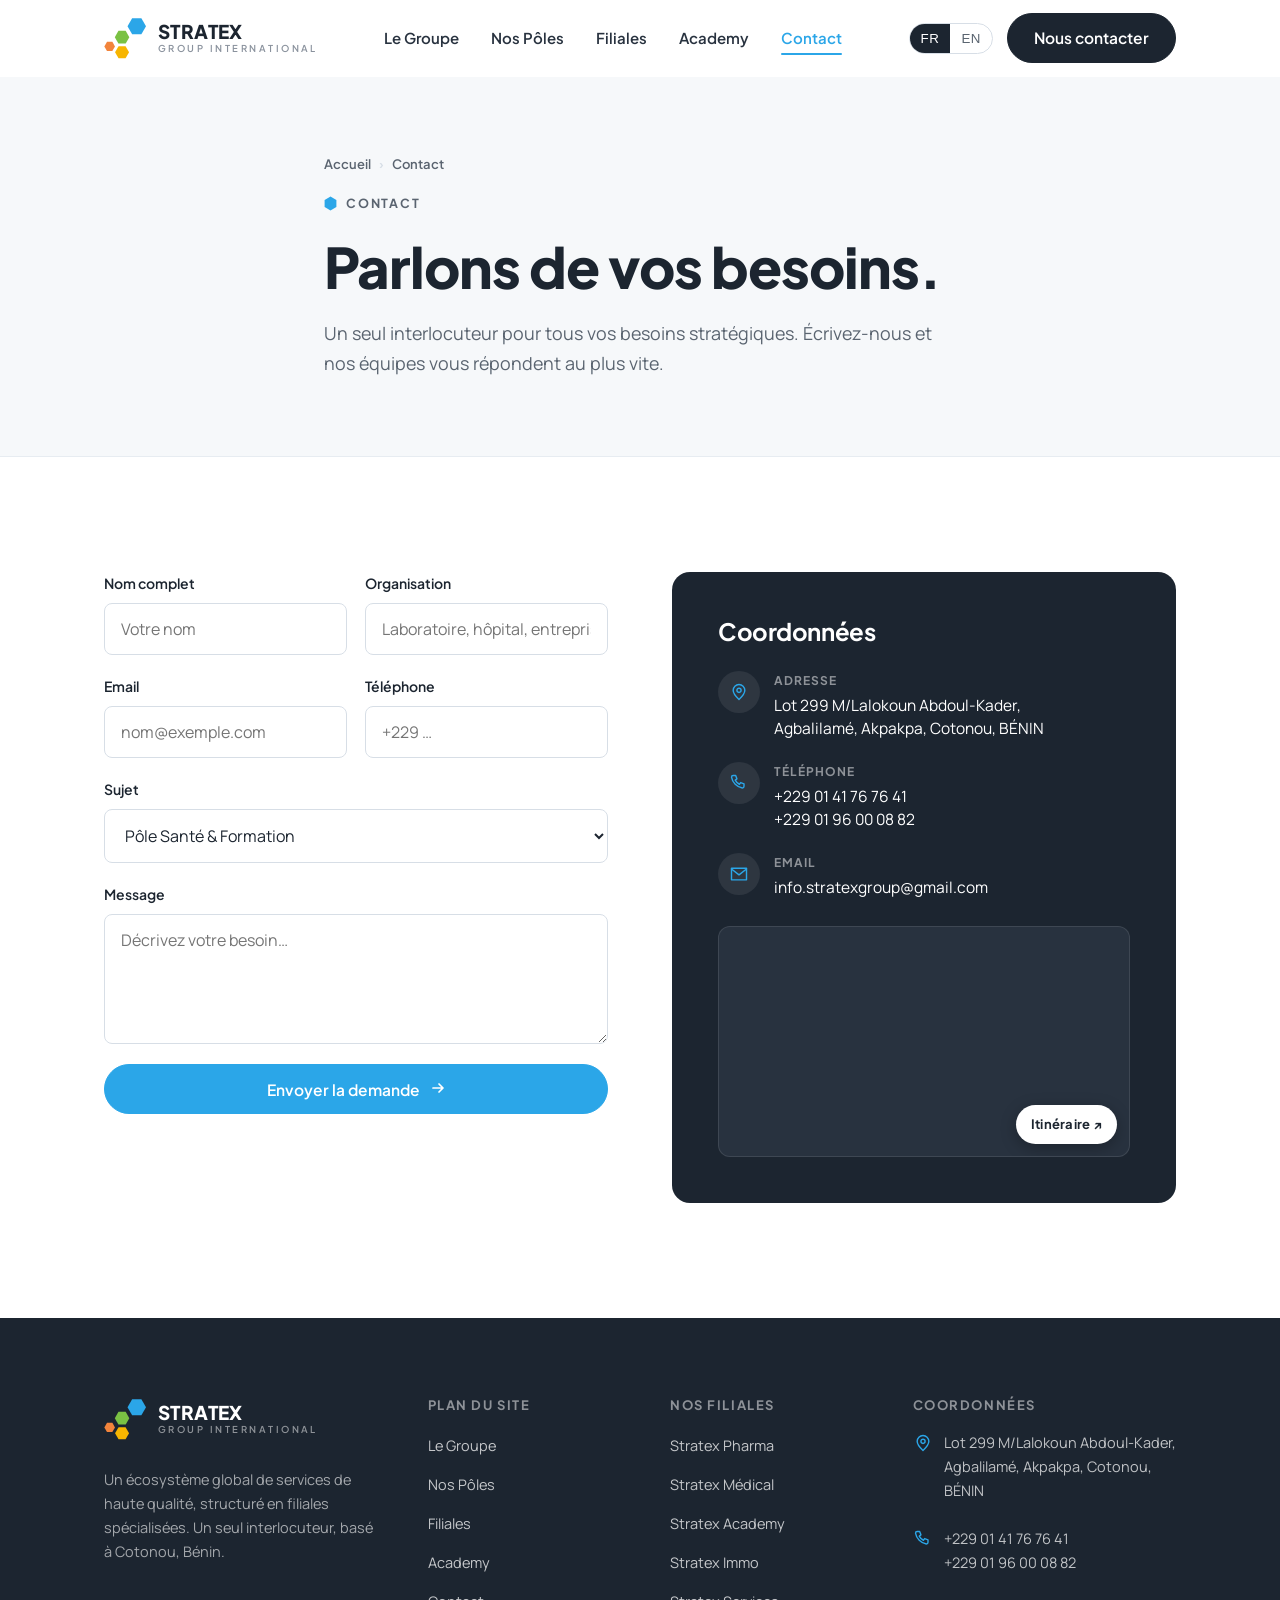
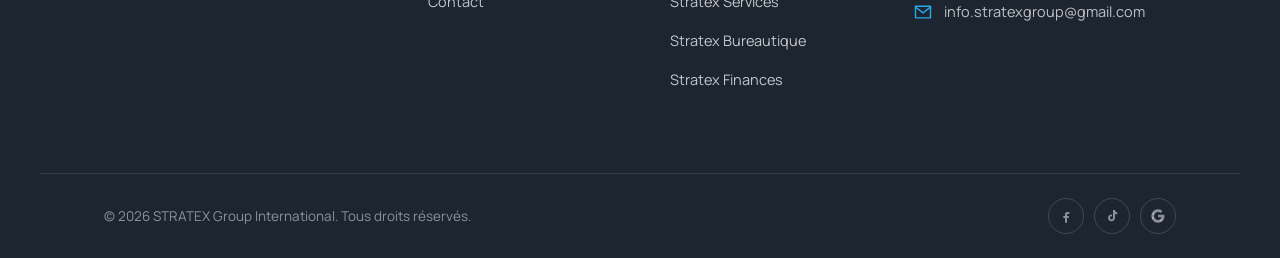
==== contact.html @ 546b147d "Add files via upload" ====
<!DOCTYPE html>
<html lang="fr">
<head>
<meta charset="UTF-8">
<meta name="viewport" content="width=device-width, initial-scale=1">
<title>Contact — STRATEX Group International</title>
<meta name="description" content="Contactez STRATEX GROUP INTERNATIONAL à Cotonou, Bénin. Un seul interlocuteur pour tous vos besoins.">
<link rel="stylesheet" href="assets/styles.css">
</head>
<body>
<div id="header-slot"></div>

<main>
  <!-- PAGE HERO -->
  <section class="page-hero" data-screen-label="Contact">
    <div class="wrap page-hero__inner">
      <nav class="crumbs reveal" aria-label="Fil d'Ariane">
        <a href="index.html" data-i18n="lbl.backHome">Accueil</a><span class="sep">›</span><span data-i18n="nav.contact">Contact</span>
      </nav>
      <span class="eyebrow reveal" data-d="1" style="margin-top:18px"><span data-i18n="nav.contact">Contact</span></span>
      <h1 class="reveal" data-d="1" data-i18n="contact.h1">Parlons de vos besoins.</h1>
      <p class="lead reveal" data-d="2" data-i18n="contact.lead">Un seul interlocuteur pour tous vos besoins stratégiques. Écrivez-nous et nos équipes vous répondent au plus vite.</p>
    </div>
  </section>

  <section class="section">
    <div class="wrap contact-grid">
      <!-- FORM -->
      <form class="reveal" id="contactForm" novalidate>
        <div class="field--row">
          <div class="field">
            <label for="fn" data-i18n="contact.f.name">Nom complet</label>
            <input id="fn" name="name" type="text" required data-i18n-ph="contact.ph.name" placeholder="Votre nom">
          </div>
          <div class="field">
            <label for="fo" data-i18n="contact.f.org">Organisation</label>
            <input id="fo" name="org" type="text" data-i18n-ph="contact.ph.org" placeholder="Laboratoire, hôpital, entreprise…">
          </div>
        </div>
        <div class="field--row">
          <div class="field">
            <label for="fe" data-i18n="contact.f.email">Email</label>
            <input id="fe" name="email" type="email" required placeholder="nom@exemple.com">
          </div>
          <div class="field">
            <label for="fp" data-i18n="contact.f.phone">Téléphone</label>
            <input id="fp" name="phone" type="tel" placeholder="+229 …">
          </div>
        </div>
        <div class="field">
          <label for="fs" data-i18n="contact.f.subject">Sujet</label>
          <select id="fs" name="subject">
            <option data-i18n="contact.opt.1">Pôle Santé & Formation</option>
            <option data-i18n="contact.opt.2">Pôle Immobilier & Services</option>
            <option data-i18n="contact.opt.3">Pôle Performance & Finance</option>
            <option data-i18n="contact.opt.4">Stratex Academy — inscription</option>
            <option data-i18n="contact.opt.5">Autre demande</option>
          </select>
        </div>
        <div class="field">
          <label for="fm" data-i18n="contact.f.msg">Message</label>
          <textarea id="fm" name="message" data-i18n-ph="contact.ph.msg" placeholder="Décrivez votre besoin…"></textarea>
        </div>
        <button class="btn btn--primary btn--block" type="submit"><span data-i18n="contact.send">Envoyer la demande</span><span id="sendArr"></span></button>
        <p id="formNote" style="margin-top:14px;font-size:14px;color:var(--slate);display:none" data-i18n="contact.note">Merci — votre messagerie va s'ouvrir avec la demande pré-remplie. Cliquez sur « Envoyer » dans votre application mail pour finaliser.sage.</p>
      </form>

      <!-- INFO -->
      <aside class="contact-info reveal" data-d="1">
        <h3 data-i18n="contact.info.title">Coordonnées</h3>
        <ul class="ci-list">
          <li><span class="ci-ic" id="ic-pin"></span><div><div class="ci-k" data-i18n="contact.info.addr">Adresse</div><div class="ci-v">Lot 299 M/Lalokoun Abdoul-Kader,<br>Agbalilamé, Akpakpa, Cotonou, BÉNIN</div></div></li>
          <li><span class="ci-ic" id="ic-phone"></span><div><div class="ci-k" data-i18n="contact.info.phone">Téléphone</div><div class="ci-v">+229 01 41 76 76 41<br>+229 01 96 00 08 82</div></div></li>
          <li><span class="ci-ic" id="ic-mail"></span><div><div class="ci-k" data-i18n="contact.info.email">Email</div><div class="ci-v">info.stratexgroup@gmail.com</div></div></li>
        </ul>
        <div class="map-ph">
          <iframe
            title="STRATEX Group INTL — Cotonou, Bénin"
            src="https://maps.google.com/maps?q=6.3813125,2.4951875&z=16&hl=fr&output=embed"
            style="position:absolute;inset:0;width:100%;height:100%;border:0"
            loading="lazy"
            referrerpolicy="no-referrer-when-downgrade"
            allowfullscreen></iframe>
          <a class="map-cta"
             href="https://www.google.com/maps/dir/?api=1&destination=6.3813125%2C2.4951875"
             target="_blank" rel="noopener"
             data-i18n="contact.directions">Itinéraire ↗</a>
        </div>
      </aside>
    </div>
  </section>
</main>

<div id="footer-slot"></div>

<script src="assets/i18n.js"></script>
<script src="assets/site.js"></script>
<script>
  (function () {
    Object.assign(window.STRATEX_I18N, {
      'contact.h1': { fr: 'Parlons de vos besoins.', en: 'Let’s talk about your needs.' },
      'contact.lead': { fr: "Un seul interlocuteur pour tous vos besoins stratégiques. Écrivez-nous et nos équipes vous répondent au plus vite.", en: 'A single point of contact for all your strategic needs. Write to us and our teams will respond promptly.' },
      'contact.f.name': { fr: 'Nom complet', en: 'Full name' },
      'contact.ph.name': { fr: 'Votre nom', en: 'Your name' },
      'contact.f.org': { fr: 'Organisation', en: 'Organisation' },
      'contact.ph.org': { fr: 'Laboratoire, hôpital, entreprise…', en: 'Laboratory, hospital, company…' },
      'contact.f.email': { fr: 'Email', en: 'Email' },
      'contact.f.phone': { fr: 'Téléphone', en: 'Phone' },
      'contact.f.subject': { fr: 'Sujet', en: 'Subject' },
      'contact.opt.1': { fr: 'Pôle Santé & Formation', en: 'Health & Training division' },
      'contact.opt.2': { fr: 'Pôle Immobilier & Services', en: 'Real Estate & Services division' },
      'contact.opt.3': { fr: 'Pôle Performance & Finance', en: 'Performance & Finance division' },
      'contact.opt.4': { fr: 'Stratex Academy — inscription', en: 'Stratex Academy — enrolment' },
      'contact.opt.5': { fr: 'Autre demande', en: 'Other enquiry' },
      'contact.f.msg': { fr: 'Message', en: 'Message' },
      'contact.ph.msg': { fr: 'Décrivez votre besoin…', en: 'Describe your need…' },
      'contact.send': { fr: 'Envoyer la demande', en: 'Send request' },
      'contact.note': { fr: "Merci — votre messagerie va s'ouvrir avec la demande pré-remplie. Cliquez sur « Envoyer » dans votre application mail pour finaliser.", en: 'Thank you — your email app will open with the request pre-filled. Click “Send” in your mail app to finish.' },
      'contact.info.title': { fr: 'Coordonnées', en: 'Get in touch' },
      'contact.info.addr': { fr: 'Adresse', en: 'Address' },
      'contact.info.phone': { fr: 'Téléphone', en: 'Phone' },
      'contact.info.email': { fr: 'Email', en: 'Email' },
      'contact.map': { fr: 'Carte — Cotonou, Bénin', en: 'Map — Cotonou, Benin' },
      'contact.directions': { fr: 'Itinéraire ↗', en: 'Directions ↗' }
    });

    document.getElementById('ic-pin').innerHTML = STRATEX.ic('pin');
    document.getElementById('ic-phone').innerHTML = STRATEX.ic('phone');
    document.getElementById('ic-mail').innerHTML = STRATEX.ic('mail');
    document.getElementById('sendArr').innerHTML = STRATEX.arrow;

    document.getElementById('contactForm').addEventListener('submit', function (e) {
      e.preventDefault();
      var f = e.target;
      var lang = document.documentElement.lang || 'fr';
      var msgs = {
        fr: {
          sending: 'Envoi en cours…',
          ok: 'Merci — votre demande a bien été envoyée. Nous vous répondrons rapidement.',
          err: "Une erreur est survenue. Réessayez ou écrivez-nous directement à info.stratexgroup@gmail.com.",
          send: 'Envoyer la demande'
        },
        en: {
          sending: 'Sending…',
          ok: 'Thank you — your request has been sent. We will get back to you shortly.',
          err: 'Something went wrong. Please try again or email us at info.stratexgroup@gmail.com.',
          send: 'Send request'
        }
      };
      var t = msgs[lang] || msgs.fr;
      var note = document.getElementById('formNote');
      var btn = f.querySelector('button[type="submit"]');
      var btnLabel = btn.querySelector('span');

      var topic = f.elements['subject'] ? f.elements['subject'].value : '';
      var data = new FormData(f);
      data.append('_subject', 'Demande STRATEX · ' + topic);
      data.append('_template', 'table');
      data.append('_captcha', 'false');

      btn.disabled = true;
      if (btnLabel) btnLabel.textContent = t.sending;
      note.style.display = 'block';
      note.style.color = 'var(--slate)';
      note.textContent = t.sending;

      fetch('https://formsubmit.co/ajax/info.stratexgroup@gmail.com', {
        method: 'POST',
        headers: { 'Accept': 'application/json' },
        body: data
      })
      .then(function (r) { if (!r.ok) throw new Error('bad status'); return r.json(); })
      .then(function () {
        note.textContent = t.ok;
        note.style.color = 'var(--green, #2e8b57)';
        f.reset();
      })
      .catch(function () {
        note.textContent = t.err;
        note.style.color = '#c0392b';
      })
      .finally(function () {
        btn.disabled = false;
        if (btnLabel) btnLabel.textContent = t.send;
      });
    });

    STRATEX.mount({ active: 'contact' });
    (function rv(){var vh=innerHeight||800;document.querySelectorAll('.reveal:not(.in)').forEach(function(el){if(el.getBoundingClientRect().top<vh*0.92)el.classList.add('in');});})();
  })();
</script>
</body>
</html>
---- assets/styles.css ----
/* ============================================================
   STRATEX GROUP INTERNATIONAL — Corporate Holding system
   ============================================================ */

@import url('https://fonts.googleapis.com/css2?family=Plus+Jakarta+Sans:wght@400;500;600;700;800&family=Manrope:wght@400;500;600;700&display=swap');

:root {
  /* Brand */
  --blue:   #2BA6E8;   /* Santé & Formation */
  --green:  #7AC143;   /* Immobilier & Services */
  --orange: #F2843C;   /* Performance & Finance */
  --yellow: #F7B500;   /* accent ponctuel */

  --blue-dk:   #1B7FB8;
  --green-dk:  #5C9E2E;
  --orange-dk: #D26A26;

  /* Neutrals */
  --ink:    #1C2530;
  --ink-2:  #28323F;
  --slate:  #5A6470;
  --slate-2:#8A929D;
  --line:   #E7ECF1;
  --line-2: #D7DEE6;
  --paper:  #FFFFFF;
  --mist:   #F6F8FA;
  --mist-2: #EEF2F6;

  /* Tint washes */
  --blue-wash:   #EAF6FE;
  --green-wash:  #F0F8E9;
  --orange-wash: #FDEFE4;
  --yellow-wash: #FEF6E0;

  /* Type */
  --display: 'Plus Jakarta Sans', system-ui, sans-serif;
  --body:    'Manrope', system-ui, sans-serif;

  /* Radii */
  --r-sm: 8px;
  --r-md: 12px;
  --r-lg: 18px;
  --r-xl: 26px;

  /* Shadow */
  --sh-sm: 0 1px 2px rgba(28,37,48,.06), 0 2px 6px rgba(28,37,48,.05);
  --sh-md: 0 2px 6px rgba(28,37,48,.06), 0 12px 28px rgba(28,37,48,.08);
  --sh-lg: 0 8px 24px rgba(28,37,48,.10), 0 30px 60px rgba(28,37,48,.12);

  /* Layout */
  --maxw: 1200px;
  --gutter: clamp(20px, 5vw, 64px);
  --header-h: 76px;
}

* { box-sizing: border-box; }

html { scroll-behavior: smooth; }

body {
  margin: 0;
  font-family: var(--body);
  color: var(--ink);
  background: var(--paper);
  font-size: 17px;
  line-height: 1.65;
  -webkit-font-smoothing: antialiased;
  text-rendering: optimizeLegibility;
}

img { max-width: 100%; display: block; }
a { color: inherit; text-decoration: none; }

h1, h2, h3, h4 {
  font-family: var(--display);
  color: var(--ink);
  margin: 0;
  line-height: 1.12;
  letter-spacing: -0.018em;
  text-wrap: balance;
}

p { margin: 0; text-wrap: pretty; }

::selection { background: var(--blue); color: #fff; }

/* ---------- Layout helpers ---------- */
.wrap { width: 100%; max-width: var(--maxw); margin-inline: auto; padding-inline: var(--gutter); }
.section { padding-block: clamp(64px, 9vw, 120px); }
.section--tight { padding-block: clamp(48px, 6vw, 80px); }

.eyebrow {
  display: inline-flex; align-items: center; gap: 9px;
  font-family: var(--display);
  font-size: 12.5px; font-weight: 700; letter-spacing: .14em;
  text-transform: uppercase; color: var(--slate);
}
.eyebrow .hex { width: 13px; height: 15px; }

.lead { color: var(--slate); font-size: clamp(17px, 1.4vw, 19px); line-height: 1.7; }

.section-head { max-width: 720px; margin-bottom: clamp(36px, 5vw, 56px); }
.section-head h2 { font-size: clamp(30px, 4vw, 46px); font-weight: 800; margin-top: 14px; }
.section-head p { margin-top: 18px; }

/* ---------- Buttons ---------- */
.btn {
  --bg: var(--ink); --fg: #fff; --bd: var(--ink);
  display: inline-flex; align-items: center; justify-content: center; gap: 10px;
  font-family: var(--display); font-weight: 600; font-size: 15.5px;
  min-height: 50px; padding: 0 26px; border-radius: 999px;
  background: var(--bg); color: var(--fg); border: 1.5px solid var(--bd);
  cursor: pointer; transition: transform .18s ease, box-shadow .2s ease, background .2s ease, color .2s ease, border-color .2s ease;
  white-space: nowrap;
}
.btn:hover { transform: translateY(-2px); box-shadow: var(--sh-md); }
.btn:active { transform: translateY(0); }
.btn .arr { transition: transform .2s ease; }
.btn:hover .arr { transform: translateX(4px); }

.btn--primary { --bg: var(--blue); --bd: var(--blue); }
.btn--primary:hover { --bg: var(--blue-dk); --bd: var(--blue-dk); }
.btn--ink { --bg: var(--ink); --bd: var(--ink); }
.btn--ink:hover { --bg: var(--ink-2); }
.btn--ghost { --bg: transparent; --fg: var(--ink); --bd: var(--line-2); }
.btn--ghost:hover { --bd: var(--ink); box-shadow: none; }
.btn--light { --bg: #fff; --fg: var(--ink); --bd: #fff; }
.btn--on-dark-ghost { --bg: transparent; --fg: #fff; --bd: rgba(255,255,255,.34); }
.btn--on-dark-ghost:hover { --bd: #fff; box-shadow: none; }
.btn--block { width: 100%; }

.textlink {
  display: inline-flex; align-items: center; gap: 8px;
  font-family: var(--display); font-weight: 600; font-size: 15px; color: var(--ink);
}
.textlink .arr { transition: transform .2s ease; }
.textlink:hover .arr { transform: translateX(4px); }

/* ---------- Hexagon primitives ---------- */
.hex { display: inline-block; vertical-align: middle; }

.hex-tile {
  width: 56px; height: 64px;
  display: grid; place-items: center;
  -webkit-clip-path: polygon(50% 0, 100% 25%, 100% 75%, 50% 100%, 0 75%, 0 25%);
  clip-path: polygon(50% 0, 100% 25%, 100% 75%, 50% 100%, 0 75%, 0 25%);
  transition: transform .3s cubic-bezier(.22,1,.36,1);
}
.hex-tile svg { width: 46%; height: 46%; }

/* micro-interactions */
.fil-card:hover .fil-card__hex,
.pole-card:hover .pole-card__icon,
.course:hover .course__hex,
.value:hover .value__hex { transform: rotate(-15deg) scale(1.06); }
.brand:hover .brand__mark { transform: rotate(-12deg); transition: transform .35s cubic-bezier(.22,1,.36,1); }
.brand__mark { transition: transform .35s cubic-bezier(.22,1,.36,1); }
.nav a { position: relative; }
.nav a::after { content: ''; position: absolute; left: 14px; right: 14px; bottom: 4px; height: 2px; background: var(--blue); transform: scaleX(0); transform-origin: left; transition: transform .25s ease; border-radius: 2px; }
.nav a:hover::after, .nav a.is-active::after { transform: scaleX(1); }
.nav a.is-active { background: transparent; }

/* ====================================================================
   HEADER
   ==================================================================== */
.site-header {
  position: sticky; top: 0; z-index: 60;
  background: rgba(255,255,255,.86);
  backdrop-filter: saturate(140%) blur(14px);
  border-bottom: 1px solid transparent;
  transition: border-color .25s ease, box-shadow .25s ease, background .25s ease;
}
.site-header.is-scrolled { border-bottom-color: var(--line); box-shadow: 0 1px 0 rgba(28,37,48,.02), 0 8px 24px rgba(28,37,48,.05); }
.header-inner {
  height: var(--header-h);
  display: flex; align-items: center; justify-content: space-between; gap: 24px;
}

.brand { display: inline-flex; align-items: center; gap: 12px; }
.brand__mark { width: 42px; height: 42px; flex: none; }
.brand__type { display: flex; flex-direction: column; line-height: 1; }
.brand__name { font-family: var(--display); font-weight: 800; font-size: 19px; letter-spacing: .02em; color: var(--ink); }
.brand__sub { font-family: var(--display); font-weight: 600; font-size: 9.5px; letter-spacing: .26em; color: var(--slate-2); text-transform: uppercase; margin-top: 3px; }

.nav { display: flex; align-items: center; gap: 4px; }
.nav a {
  font-family: var(--display); font-weight: 600; font-size: 15px; color: var(--ink-2);
  padding: 9px 14px; border-radius: 999px; transition: background .18s ease, color .18s ease;
}
.nav a:hover { background: var(--mist-2); }
.nav a.is-active { color: var(--blue); }

.header-actions { display: flex; align-items: center; gap: 14px; }

.lang {
  display: inline-flex; align-items: center; border: 1.5px solid var(--line-2);
  border-radius: 999px; overflow: hidden; font-family: var(--display); font-weight: 700; font-size: 12.5px;
}
.lang button {
  appearance: none; border: 0; background: transparent; cursor: pointer;
  padding: 7px 11px; color: var(--slate); letter-spacing: .04em; transition: background .18s, color .18s;
}
.lang button.is-on { background: var(--ink); color: #fff; }

.hamburger {
  display: none; width: 46px; height: 46px; border: 1.5px solid var(--line-2);
  background: #fff; border-radius: var(--r-sm); cursor: pointer; padding: 0;
  align-items: center; justify-content: center;
}
.hamburger span { display: block; width: 20px; height: 2px; background: var(--ink); position: relative; transition: transform .25s, opacity .2s; }
.hamburger span::before, .hamburger span::after { content: ''; position: absolute; left: 0; width: 20px; height: 2px; background: var(--ink); transition: transform .25s, top .25s; }
.hamburger span::before { top: -6px; }
.hamburger span::after  { top: 6px; }
body.menu-open .hamburger span { background: transparent; }
body.menu-open .hamburger span::before { top: 0; transform: rotate(45deg); }
body.menu-open .hamburger span::after  { top: 0; transform: rotate(-45deg); }

/* mobile drawer */
.mobile-nav {
  position: fixed; inset: var(--header-h) 0 0 0; z-index: 55;
  background: #fff; padding: 22px var(--gutter) 40px;
  transform: translateY(-8px); opacity: 0; pointer-events: none;
  transition: opacity .25s ease, transform .25s ease; overflow-y: auto;
}
body.menu-open .mobile-nav { opacity: 1; transform: none; pointer-events: auto; }
.mobile-nav a { display: block; font-family: var(--display); font-weight: 700; font-size: 22px; padding: 16px 0; border-bottom: 1px solid var(--line); color: var(--ink); }
.mobile-nav .mobile-cta { margin-top: 26px; }
.mobile-nav .lang { margin-top: 22px; }

/* ====================================================================
   HERO
   ==================================================================== */
.hero { position: relative; overflow: hidden; background: var(--paper); }
.hero__grid {
  display: grid; grid-template-columns: 1.05fr .95fr; gap: clamp(32px, 5vw, 72px);
  align-items: center; padding-block: clamp(56px, 8vw, 104px);
}
.hero h1 { font-size: clamp(38px, 5.4vw, 66px); font-weight: 800; letter-spacing: -0.028em; }
.hero h1 .accent { color: var(--blue); }
.hero__slogan { margin-top: 24px; font-size: clamp(18px, 1.7vw, 21px); color: var(--slate); max-width: 30ch; line-height: 1.6; }
.hero__cta { display: flex; flex-wrap: wrap; gap: 14px; margin-top: 36px; }
.hero__tag { margin-bottom: 22px; }

/* hexagon composition */
.hexcomp { position: relative; aspect-ratio: 1 / 1; max-width: 480px; margin-inline: auto; width: 100%; }
.hexcomp svg { width: 100%; height: 100%; overflow: visible; }
.hexcomp .hx-float-a { transform-box: fill-box; transform-origin: center; animation: hxFloatA 6.5s ease-in-out infinite; }
.hexcomp .hx-pop { transform-box: fill-box; transform-origin: center; }
.hexcomp .hx-float-b { transform-box: fill-box; transform-origin: center; animation: hxFloatB 7.5s ease-in-out infinite; }
@keyframes hxFloatA { 0%,100% { transform: translateY(0) rotate(0); } 50% { transform: translateY(-11px) rotate(8deg); } }
@keyframes hxFloatB { 0%,100% { transform: translateY(0) rotate(0); } 50% { transform: translateY(9px) rotate(-7deg); } }
@media (prefers-reduced-motion: reduce) {
  .hexcomp .hx-float-a, .hexcomp .hx-float-b { animation: none; }
}

/* ====================================================================
   PROOF BAND (dark)
   ==================================================================== */
.band-dark { background: var(--ink); color: #fff; position: relative; overflow: hidden; }
.band-dark .eyebrow { color: rgba(255,255,255,.6); }
.proof { display: grid; grid-template-columns: repeat(4, 1fr); }
.proof__item { padding: clamp(28px,4vw,42px) clamp(18px,2.6vw,34px); border-left: 1px solid rgba(255,255,255,.12); }
.proof__item:first-child { border-left: 0; padding-left: 0; }
.proof__num { font-family: var(--display); font-weight: 800; font-size: clamp(34px, 4vw, 50px); letter-spacing: -.02em; line-height: 1; }
.proof__num.u, .proof__num .u { color: var(--blue); }
.proof__lbl { margin-top: 12px; color: rgba(255,255,255,.7); font-size: 15px; font-weight: 500; }

/* ====================================================================
   GROUPE intro (text + image)
   ==================================================================== */
.split { display: grid; grid-template-columns: 1fr 1fr; gap: clamp(32px,5vw,72px); align-items: center; }
.split--media-left { grid-template-columns: .95fr 1.05fr; }
.prose p + p { margin-top: 18px; }
.prose h2 { font-size: clamp(28px,3.4vw,42px); font-weight: 800; }

/* placeholder media */
.media {
  position: relative; border-radius: var(--r-lg); overflow: hidden;
  background: var(--mist-2); border: 1px solid var(--line);
  display: grid; place-items: center; min-height: 320px; color: var(--slate-2);
}
.media__pattern { position: absolute; inset: 0; opacity: .5; }
.media__label {
  position: relative; font-family: var(--display); font-weight: 600; font-size: 13px;
  letter-spacing: .03em; color: var(--slate); background: rgba(255,255,255,.78);
  padding: 8px 14px; border-radius: 999px; border: 1px solid var(--line);
}
.media--tall { min-height: 440px; }
.media--ratio { aspect-ratio: 4/3; min-height: 0; }

/* ====================================================================
   POLES (3 big cards)
   ==================================================================== */
.poles { display: grid; grid-template-columns: repeat(3, 1fr); gap: 24px; }
.pole-head { padding-top: 22px; }
.pole-head__row { display: flex; align-items: center; gap: 20px; margin-bottom: 18px; }
.pole-head__hex { width: 56px; height: 64px; flex: none; }
.pole-head h2 { font-size: clamp(26px,3.2vw,40px); font-weight: 800; margin-top: 6px; }
.pole-head .lead { max-width: 64ch; }
.pole-card {
  position: relative; background: #fff; border: 1px solid var(--line); border-radius: var(--r-lg);
  padding: 34px 30px 30px; overflow: hidden; transition: transform .22s ease, box-shadow .22s ease, border-color .22s;
  display: flex; flex-direction: column;
}
.pole-card::before { content: ''; position: absolute; top: 0; left: 0; right: 0; height: 4px; background: var(--c); }
.pole-card:hover { transform: translateY(-6px); box-shadow: var(--sh-lg); border-color: transparent; }
.pole-card__icon { width: 58px; height: 66px; margin-bottom: 22px; }
.pole-card__kicker { font-family: var(--display); font-weight: 700; font-size: 12px; letter-spacing: .12em; text-transform: uppercase; color: var(--ct, var(--c)); }
.pole-card h3 { font-size: 25px; font-weight: 800; margin-top: 8px; }
.pole-card p { margin-top: 14px; color: var(--slate); font-size: 15.5px; }
.pole-card__foot { margin-top: auto; padding-top: 26px; display: flex; align-items: center; justify-content: space-between; }
.pole-card__count { font-family: var(--display); font-weight: 700; font-size: 14px; color: var(--ink); }
.pole-card__count span { color: var(--ct, var(--c)); }
.pole-card .arr-link { display: inline-flex; width: 40px; height: 40px; align-items: center; justify-content: center; border-radius: 999px; background: var(--wash); color: var(--ct, var(--c)); transition: background .2s, transform .2s; }
.pole-card:hover .arr-link { background: var(--c); color: #fff; transform: translateX(3px); }

.pole-blue   { --c: var(--blue);   --ct: var(--blue-dk);   --wash: var(--blue-wash); }
.pole-green  { --c: var(--green);  --ct: var(--green-dk);  --wash: var(--green-wash); }
.pole-orange { --c: var(--orange); --ct: var(--orange-dk); --wash: var(--orange-wash); }
.pole-yellow { --c: var(--yellow); --ct: #B07F00;          --wash: var(--yellow-wash); }

/* ====================================================================
   FILIALES grid
   ==================================================================== */
.fil-grid { display: grid; grid-template-columns: repeat(4, 1fr); gap: 20px; }
.fil-card {
  display: flex; flex-direction: column; gap: 16px; background: #fff;
  border: 1px solid var(--line); border-radius: var(--r-md); padding: 26px 24px;
  transition: transform .2s ease, box-shadow .2s ease, border-color .2s;
}
.fil-card:hover { transform: translateY(-4px); box-shadow: var(--sh-md); border-color: var(--line-2); }
.fil-card__hex { width: 46px; height: 52px; }
.fil-card__name { font-family: var(--display); font-weight: 800; font-size: 18px; color: var(--ink); }
.fil-card__sector { color: var(--slate); font-size: 14px; margin-top: 4px; }
.fil-card__pole { margin-top: auto; display: inline-flex; align-items: center; gap: 7px; font-size: 12px; font-weight: 700; font-family: var(--display); letter-spacing: .04em; text-transform: uppercase; color: var(--ct, var(--c)); }
.fil-card__pole .dot { width: 8px; height: 8px; border-radius: 999px; background: var(--c); }

/* ====================================================================
   CTA band
   ==================================================================== */
.cta-band { background: var(--ink); color: #fff; border-radius: var(--r-xl); padding: clamp(40px,5.5vw,68px); position: relative; overflow: hidden; }
.cta-band__inner { position: relative; display: flex; align-items: center; justify-content: space-between; gap: 32px; flex-wrap: wrap; }
.cta-band h2 { color: #fff; font-size: clamp(26px,3.4vw,40px); font-weight: 800; max-width: 18ch; }
.cta-band p { color: rgba(255,255,255,.66); margin-top: 14px; max-width: 46ch; }

/* ====================================================================
   FOOTER
   ==================================================================== */
.site-footer { background: var(--ink); color: rgba(255,255,255,.72); }
.footer-top { display: grid; grid-template-columns: 1.4fr 1fr 1fr 1.3fr; gap: 40px; padding-block: clamp(54px,7vw,80px); }
.footer-brand .brand__name { color: #fff; }
.footer-brand .brand__sub { color: rgba(255,255,255,.5); }
.footer-brand p { margin-top: 20px; max-width: 30ch; font-size: 14.5px; color: rgba(255,255,255,.6); }
.footer-col h4 { font-family: var(--display); font-size: 13px; letter-spacing: .12em; text-transform: uppercase; color: rgba(255,255,255,.5); font-weight: 700; margin-bottom: 18px; }
.footer-col ul { list-style: none; margin: 0; padding: 0; display: flex; flex-direction: column; gap: 11px; }
.footer-col a { font-size: 14.5px; color: rgba(255,255,255,.74); transition: color .18s; }
.footer-col a:hover { color: #fff; }
.footer-contact li { display: flex; gap: 11px; font-size: 14.5px; margin-bottom: 14px; align-items: flex-start; }
.footer-contact .ic { color: var(--blue); flex: none; margin-top: 2px; }
.footer-bottom { border-top: 1px solid rgba(255,255,255,.1); padding-block: 24px; display: flex; align-items: center; justify-content: space-between; gap: 18px; flex-wrap: wrap; font-size: 13.5px; color: rgba(255,255,255,.5); }
.footer-bottom .socials { display: flex; gap: 10px; }
.footer-bottom .socials a { width: 36px; height: 36px; display: grid; place-items: center; border-radius: 999px; border: 1px solid rgba(255,255,255,.16); transition: background .2s, border-color .2s; }
.footer-bottom .socials a:hover { background: rgba(255,255,255,.1); border-color: rgba(255,255,255,.3); }

/* ====================================================================
   PAGE HERO (interior pages)
   ==================================================================== */
.page-hero { background: var(--mist); border-bottom: 1px solid var(--line); position: relative; overflow: hidden; }
.page-hero__inner { padding-block: clamp(48px, 6vw, 88px); position: relative; max-width: 760px; }
.page-hero h1 { font-size: clamp(34px,4.6vw,56px); font-weight: 800; margin-top: 16px; }
.page-hero p { margin-top: 20px; }
.crumbs { display: flex; align-items: center; gap: 8px; font-family: var(--display); font-size: 13px; font-weight: 600; color: var(--slate); }
.crumbs a:hover { color: var(--ink); }
.crumbs .sep { color: var(--line-2); }

/* Value cards */
.values { display: grid; grid-template-columns: repeat(3,1fr); gap: 22px; }
.value {
  background: #fff; border: 1px solid var(--line); border-radius: var(--r-md); padding: 30px 28px;
}
.value__hex { width: 44px; height: 50px; margin-bottom: 18px; }
.value h3 { font-size: 20px; font-weight: 700; }
.value p { margin-top: 12px; color: var(--slate); font-size: 15px; }

/* ====================================================================
   FILIALE page specifics
   ==================================================================== */
.fil-hero { position: relative; border-bottom: 1px solid var(--line); overflow: hidden; --c: var(--blue); --wash: var(--blue-wash); }
.fil-hero::before { content: ''; position: absolute; top: 0; left: 0; right: 0; height: 5px; background: var(--c); }
.fil-hero__inner { padding-block: clamp(48px,6vw,92px); display: grid; grid-template-columns: 1.1fr .9fr; gap: clamp(32px,5vw,64px); align-items: center; }
.fil-badge { display: inline-flex; align-items: center; gap: 10px; padding: 7px 14px 7px 8px; border-radius: 999px; background: var(--wash); color: var(--ct, var(--c)); font-family: var(--display); font-weight: 700; font-size: 13px; }
.fil-badge .hex-tile { width: 28px; height: 32px; }
.fil-hero h1 { font-size: clamp(34px,4.6vw,56px); font-weight: 800; margin-top: 22px; }
.fil-hero__slogan { margin-top: 20px; font-size: clamp(18px,1.8vw,22px); font-style: italic; color: var(--ct, var(--c)); font-family: var(--display); font-weight: 500; }
.fil-hero__desc { margin-top: 22px; max-width: 52ch; }

.axes { display: grid; grid-template-columns: repeat(3,1fr); gap: 22px; }
.axis {
  background: #fff; border: 1px solid var(--line); border-radius: var(--r-md); padding: 28px 26px;
  position: relative; transition: transform .2s, box-shadow .2s;
}
.axis:hover { transform: translateY(-4px); box-shadow: var(--sh-md); }
.axis__n { font-family: var(--display); font-weight: 800; font-size: 14px; color: var(--ct, var(--c)); letter-spacing: .04em; }
.axis h3 { font-size: 19px; font-weight: 700; margin-top: 14px; }
.axis p { margin-top: 10px; color: var(--slate); font-size: 14.5px; }

.fil-nav { display: flex; flex-wrap: wrap; gap: 10px; }
.fil-chip {
  display: inline-flex; align-items: center; gap: 8px; padding: 9px 16px; border-radius: 999px;
  border: 1.5px solid var(--line); font-family: var(--display); font-weight: 600; font-size: 14px; color: var(--slate);
  transition: border-color .2s, color .2s, background .2s;
}
.fil-chip:hover { color: var(--ink); border-color: var(--line-2); }
.fil-chip.is-active { background: var(--ink); color: #fff; border-color: var(--ink); }
.fil-chip .dot { width: 8px; height: 8px; border-radius: 999px; }

/* ====================================================================
   ACADEMY
   ==================================================================== */
.cursus { display: grid; grid-template-columns: repeat(2,1fr); gap: 22px; }
.course { display: flex; gap: 22px; background: #fff; border: 1px solid var(--line); border-radius: var(--r-md); padding: 28px; transition: transform .2s, box-shadow .2s; }
.course:hover { transform: translateY(-4px); box-shadow: var(--sh-md); }
.course__hex { width: 52px; height: 60px; flex: none; }
.course h3 { font-size: 20px; font-weight: 700; }
.course__tag { display: inline-block; margin-top: 10px; font-family: var(--display); font-weight: 700; font-size: 12px; letter-spacing: .06em; text-transform: uppercase; color: var(--blue); }
.course p { margin-top: 12px; color: var(--slate); font-size: 15px; }

/* ====================================================================
   CONTACT
   ==================================================================== */
.contact-grid { display: grid; grid-template-columns: 1fr 1fr; gap: clamp(32px,5vw,64px); align-items: start; }
.field { display: flex; flex-direction: column; gap: 8px; margin-bottom: 20px; }
.field label { font-family: var(--display); font-weight: 600; font-size: 14px; color: var(--ink); }
.field input, .field textarea, .field select {
  font-family: var(--body); font-size: 16px; color: var(--ink);
  padding: 14px 16px; border: 1.5px solid var(--line-2); border-radius: var(--r-sm); background: #fff;
  transition: border-color .18s, box-shadow .18s; width: 100%;
}
.field input:focus, .field textarea:focus, .field select:focus { outline: none; border-color: var(--blue); box-shadow: 0 0 0 3px var(--blue-wash); }
.field textarea { resize: vertical; min-height: 130px; }
.field--row { display: grid; grid-template-columns: 1fr 1fr; gap: 18px; }
.contact-info { background: var(--ink); color: #fff; border-radius: var(--r-lg); padding: clamp(32px,4vw,46px); }
.contact-info h3 { color: #fff; font-size: 24px; font-weight: 700; }
.contact-info .ci-list { list-style: none; padding: 0; margin: 26px 0 0; display: flex; flex-direction: column; gap: 22px; }
.contact-info .ci-list li { display: flex; gap: 14px; align-items: flex-start; }
.contact-info .ci-ic { width: 42px; height: 42px; flex: none; border-radius: 999px; background: rgba(255,255,255,.08); display: grid; place-items: center; color: var(--blue); }
.contact-info .ci-k { font-family: var(--display); font-weight: 700; font-size: 12px; letter-spacing: .08em; text-transform: uppercase; color: rgba(255,255,255,.5); }
.contact-info .ci-v { color: #fff; font-size: 15.5px; margin-top: 3px; line-height: 1.5; }
.map-ph { margin-top: 26px; border-radius: var(--r-md); overflow: hidden; aspect-ratio: 16/9; background: var(--ink-2); display: grid; place-items: center; position: relative; border: 1px solid rgba(255,255,255,.1); }
.map-cta { position: absolute; right: 12px; bottom: 12px; z-index: 2; display: inline-flex; align-items: center; gap: 6px; padding: 9px 15px; border-radius: 999px; background: #fff; color: var(--ink, #0f1b33); font-family: var(--display); font-weight: 700; font-size: 13px; letter-spacing: .02em; text-decoration: none; box-shadow: 0 4px 16px rgba(0,0,0,.28); transition: transform .15s ease, box-shadow .15s ease; }
.map-cta:hover { transform: translateY(-1px); box-shadow: 0 6px 20px rgba(0,0,0,.34); }

/* ====================================================================
   Scroll reveal
   ==================================================================== */
.reveal { opacity: 1; transform: translateY(22px); transition: transform .7s cubic-bezier(.2,.7,.2,1); will-change: transform; }
.reveal.in { transform: none; }
.reveal[data-d="1"] { transition-delay: .07s; }
.reveal[data-d="2"] { transition-delay: .14s; }
.reveal[data-d="3"] { transition-delay: .21s; }
.reveal[data-d="4"] { transition-delay: .28s; }
@media (prefers-reduced-motion: reduce) { .reveal { transform: none; transition: none; } }

/* ====================================================================
   RESPONSIVE
   ==================================================================== */
@media (max-width: 1080px) {
  .footer-top { grid-template-columns: 1fr 1fr; gap: 36px; }
  .fil-grid { grid-template-columns: repeat(2, 1fr); }
}
@media (max-width: 960px) {
  .nav, .header-actions .desktop-only { display: none; }
  .hamburger { display: inline-flex; }
  .hero__grid { grid-template-columns: 1fr; }
  .hexcomp { max-width: 380px; grid-row: 1; }
  .hero__media-wrap { order: -1; }
  .split, .split--media-left, .contact-grid, .fil-hero__inner { grid-template-columns: 1fr; }
  .poles { grid-template-columns: 1fr; }
  .proof { grid-template-columns: repeat(2, 1fr); }
  .proof__item { border-left: 0; padding-left: 0 !important; border-top: 1px solid rgba(255,255,255,.12); }
  .proof__item:first-child, .proof__item:nth-child(2) { border-top: 0; }
  .values, .axes, .cursus { grid-template-columns: 1fr; }
  .media--tall { min-height: 320px; }
}
@media (max-width: 560px) {
  body { font-size: 16px; }
  .fil-grid { grid-template-columns: 1fr; }
  .footer-top { grid-template-columns: 1fr; }
  .footer-bottom { flex-direction: column; align-items: flex-start; }
  .field--row { grid-template-columns: 1fr; }
  .btn { width: 100%; }
  .hero__cta .btn { width: 100%; }
  .cta-band__inner .btn { width: 100%; }
}
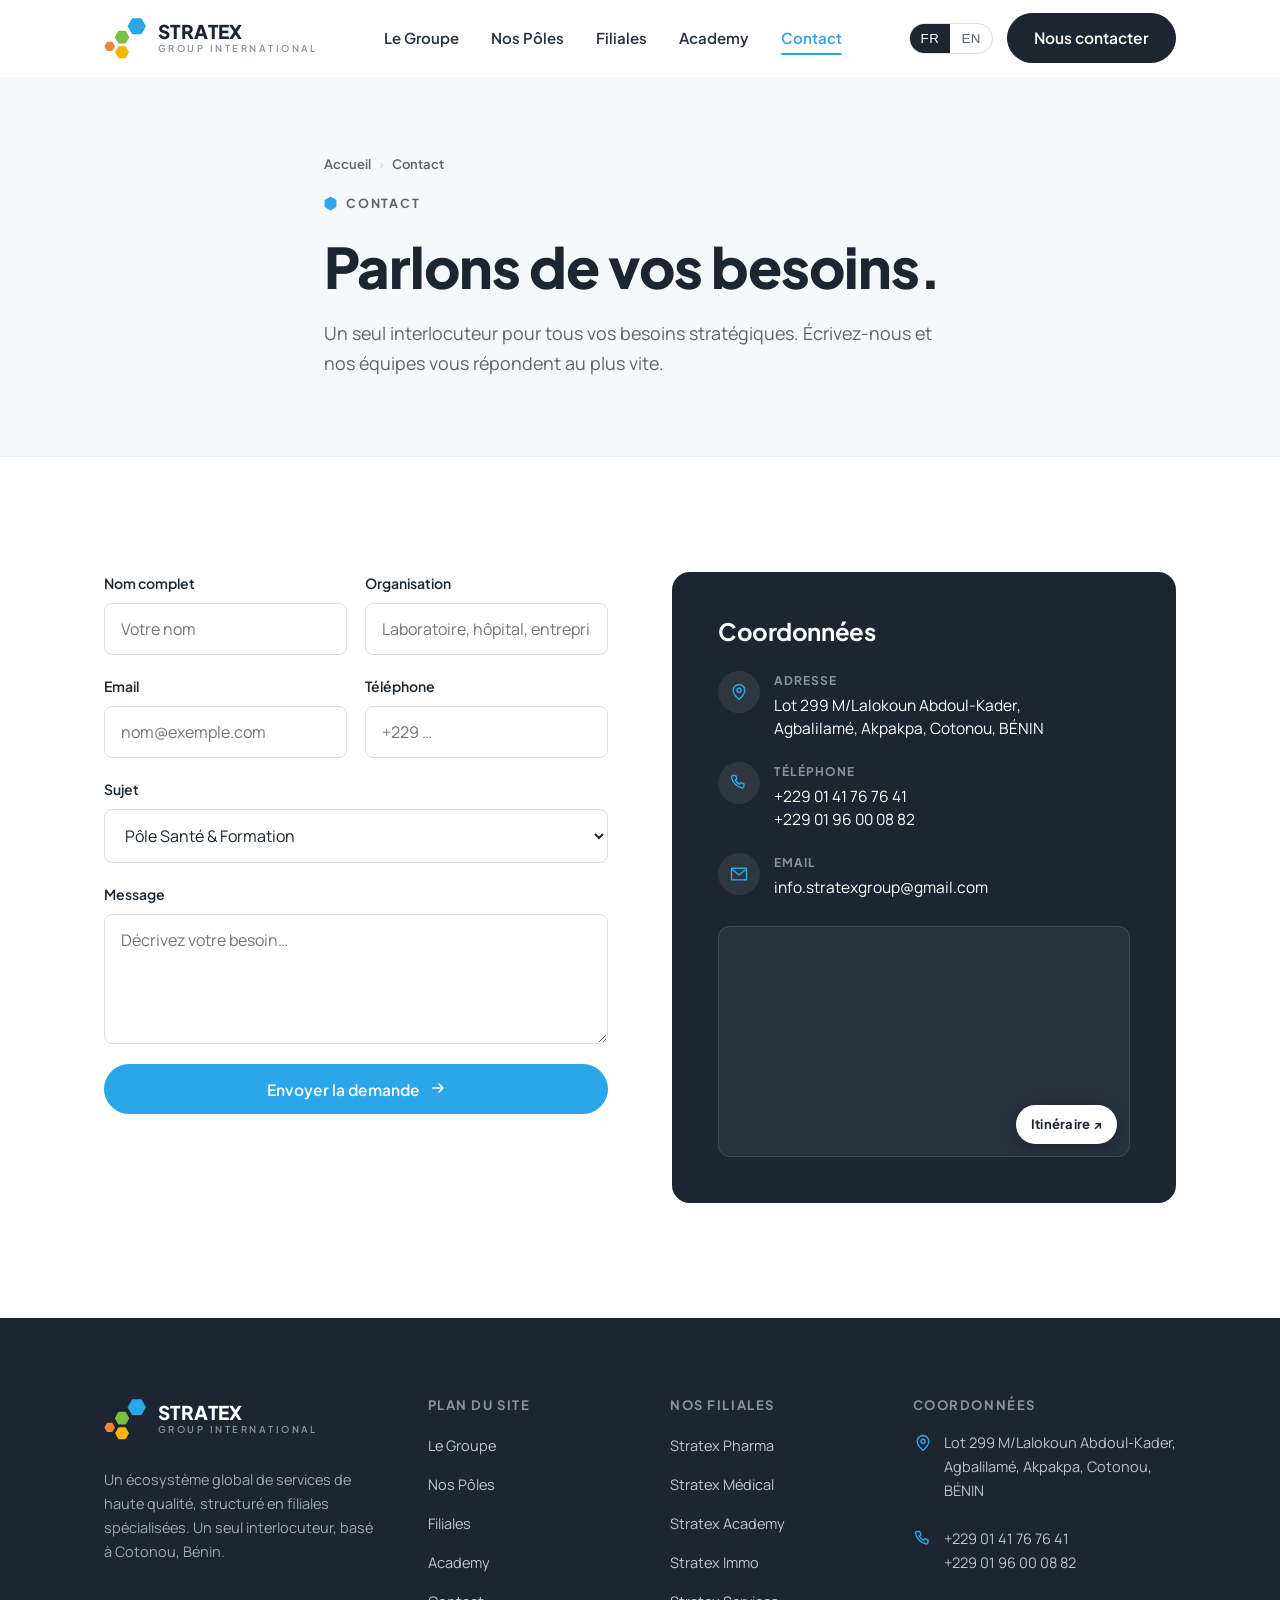
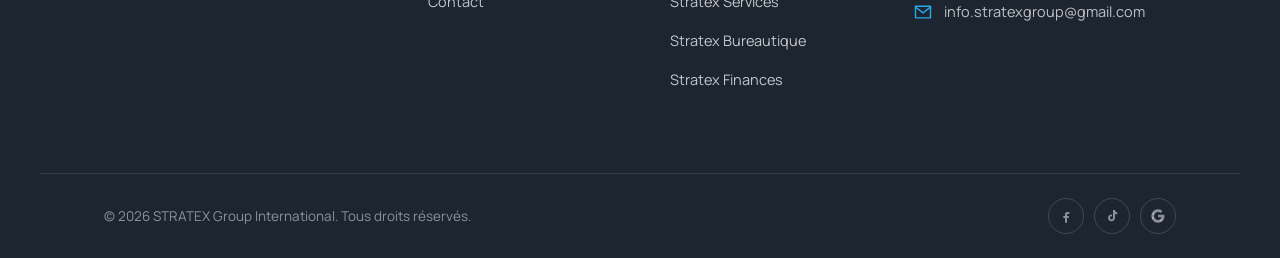
==== commit adbb023f: "Ajout note sécurité + honeypot anti-spam" ====
--- a/contact.html
+++ b/contact.html
@@ -61,8 +61,9 @@
           <label for="fm" data-i18n="contact.f.msg">Message</label>
           <textarea id="fm" name="message" data-i18n-ph="contact.ph.msg" placeholder="Décrivez votre besoin…"></textarea>
         </div>
+        <input type="text" name="_honey" tabindex="-1" autocomplete="off" aria-hidden="true" style="position:absolute;left:-9999px;width:1px;height:1px;opacity:0">
         <button class="btn btn--primary btn--block" type="submit"><span data-i18n="contact.send">Envoyer la demande</span><span id="sendArr"></span></button>
-        <p id="formNote" style="margin-top:14px;font-size:14px;color:var(--slate);display:none" data-i18n="contact.note">Merci — votre messagerie va s'ouvrir avec la demande pré-remplie. Cliquez sur « Envoyer » dans votre application mail pour finaliser.sage.</p>
+        <p id="formNote" style="margin-top:14px;font-size:14px;color:var(--slate);display:none" data-i18n="contact.note">Merci — votre demande a bien été envoyée. Nous vous répondrons rapidement.</p>
       </form>
 
       <!-- INFO -->
